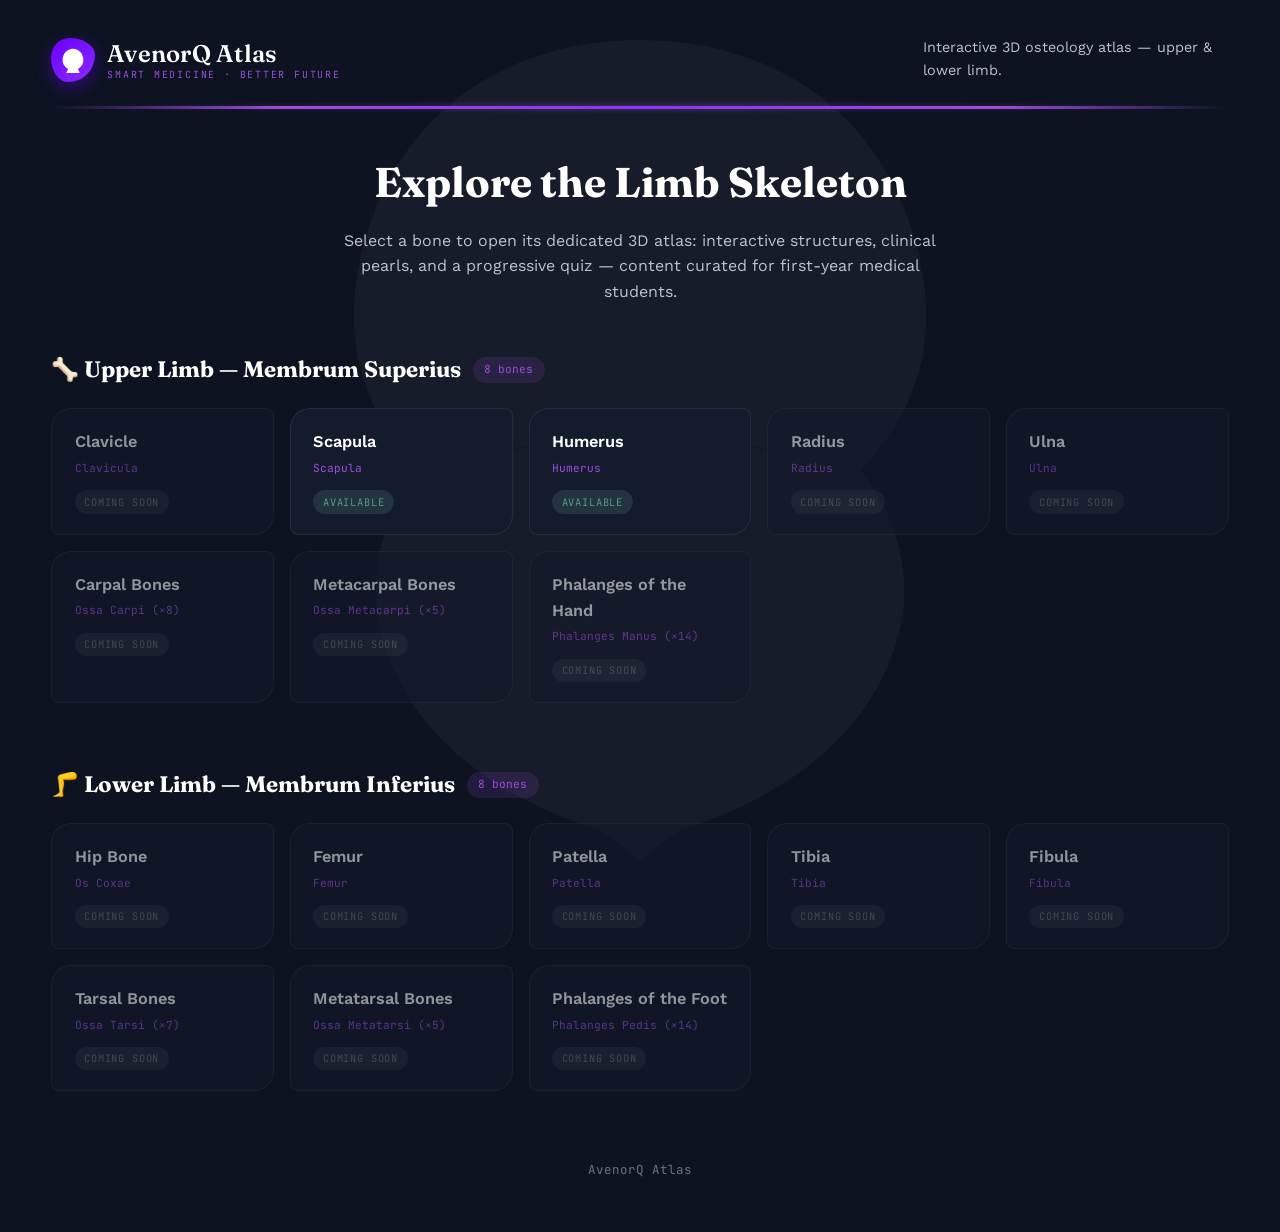
==== index.html @ a1bcfeeb "Add files via upload" ====
<!DOCTYPE html>
<html lang="en" dir="ltr">
<head>
<meta charset="UTF-8">
<meta name="viewport" content="width=device-width, initial-scale=1.0">
<title>AvenorQ Atlas — Interactive Osteology</title>
<meta name="description" content="Interactive 3D anatomy atlas of the upper and lower limb bones, built for first-year medical students.">

<link rel="preconnect" href="https://fonts.googleapis.com">
<link rel="preconnect" href="https://fonts.gstatic.com" crossorigin>
<link href="https://fonts.googleapis.com/css2?family=Fraunces:opsz,wght@9..144,400;9..144,500;9..144,600;9..144,700&family=Work+Sans:wght@400;500;600;700&family=JetBrains+Mono:wght@400;500&display=swap" rel="stylesheet">

<link rel="stylesheet" href="style.css">
</head>
<body>

<svg class="bg-watermark" viewBox="0 0 800 900" aria-hidden="true">
  <path d="M400 40 C 260 40 150 120 120 260 C 100 350 130 420 180 470 C 140 520 120 590 150 660 C 180 740 260 800 360 830 L 400 860 L 440 830 C 540 800 620 740 650 660 C 680 590 660 520 620 470 C 670 420 700 350 680 260 C 650 120 540 40 400 40 Z" />
  <path class="spine-line" d="M180 470 C 300 430 500 430 620 470" />
</svg>

<header class="site-header">
  <div class="header-inner">
    <div class="brand">
      <span class="brand-mark" aria-hidden="true">
        <svg viewBox="0 0 60 60"><path d="M30 4 C16 4 6 16 6 30 C6 40 12 47 19 51 C15 56 13 62 15 68 C18 74 26 78 30 80 C34 78 42 74 45 68 C47 62 45 56 41 51 C48 47 54 40 54 30 C54 16 44 4 30 4 Z"/></svg>
      </span>
      <div class="brand-text">
        <span class="brand-title">AvenorQ Atlas</span>
        <span class="brand-sub">SMART MEDICINE · BETTER FUTURE</span>
      </div>
    </div>
    <p class="header-tagline">Interactive 3D osteology atlas — upper &amp; lower limb.</p>
  </div>
  <div class="ridge"></div>
</header>

<main>

  <section class="hub-hero">
    <h1>Explore the Limb Skeleton</h1>
    <p>Select a bone to open its dedicated 3D atlas: interactive structures, clinical pearls, and a progressive quiz — content curated for first-year medical students.</p>
  </section>

  <!-- ============ UPPER LIMB ============ -->
  <section class="limb-section" aria-label="Upper limb bones">
    <div class="limb-heading">
      <h2>🦴 Upper Limb — Membrum Superius</h2>
      <span class="count">8 bones</span>
    </div>
    <div class="bone-grid">

      <div class="bone-card locked">
        <p class="bone-card-name">Clavicle</p>
        <p class="bone-card-latin">Clavicula</p>
        <span class="bone-card-status status-soon">Coming soon</span>
      </div>

      <a class="bone-card" href="bones/scapula/index.html">
        <p class="bone-card-name">Scapula</p>
        <p class="bone-card-latin">Scapula</p>
        <span class="bone-card-status status-ready">Available</span>
      </a>

      <a class="bone-card" href="bones/humerus/index.html">
        <p class="bone-card-name">Humerus</p>
        <p class="bone-card-latin">Humerus</p>
        <span class="bone-card-status status-ready">Available</span>
      </a>

      <div class="bone-card locked">
        <p class="bone-card-name">Radius</p>
        <p class="bone-card-latin">Radius</p>
        <span class="bone-card-status status-soon">Coming soon</span>
      </div>

      <div class="bone-card locked">
        <p class="bone-card-name">Ulna</p>
        <p class="bone-card-latin">Ulna</p>
        <span class="bone-card-status status-soon">Coming soon</span>
      </div>

      <div class="bone-card locked">
        <p class="bone-card-name">Carpal Bones</p>
        <p class="bone-card-latin">Ossa Carpi (×8)</p>
        <span class="bone-card-status status-soon">Coming soon</span>
      </div>

      <div class="bone-card locked">
        <p class="bone-card-name">Metacarpal Bones</p>
        <p class="bone-card-latin">Ossa Metacarpi (×5)</p>
        <span class="bone-card-status status-soon">Coming soon</span>
      </div>

      <div class="bone-card locked">
        <p class="bone-card-name">Phalanges of the Hand</p>
        <p class="bone-card-latin">Phalanges Manus (×14)</p>
        <span class="bone-card-status status-soon">Coming soon</span>
      </div>

    </div>
  </section>

  <!-- ============ LOWER LIMB ============ -->
  <section class="limb-section" aria-label="Lower limb bones">
    <div class="limb-heading">
      <h2>🦵 Lower Limb — Membrum Inferius</h2>
      <span class="count">8 bones</span>
    </div>
    <div class="bone-grid">

      <div class="bone-card locked">
        <p class="bone-card-name">Hip Bone</p>
        <p class="bone-card-latin">Os Coxae</p>
        <span class="bone-card-status status-soon">Coming soon</span>
      </div>

      <div class="bone-card locked">
        <p class="bone-card-name">Femur</p>
        <p class="bone-card-latin">Femur</p>
        <span class="bone-card-status status-soon">Coming soon</span>
      </div>

      <div class="bone-card locked">
        <p class="bone-card-name">Patella</p>
        <p class="bone-card-latin">Patella</p>
        <span class="bone-card-status status-soon">Coming soon</span>
      </div>

      <div class="bone-card locked">
        <p class="bone-card-name">Tibia</p>
        <p class="bone-card-latin">Tibia</p>
        <span class="bone-card-status status-soon">Coming soon</span>
      </div>

      <div class="bone-card locked">
        <p class="bone-card-name">Fibula</p>
        <p class="bone-card-latin">Fibula</p>
        <span class="bone-card-status status-soon">Coming soon</span>
      </div>

      <div class="bone-card locked">
        <p class="bone-card-name">Tarsal Bones</p>
        <p class="bone-card-latin">Ossa Tarsi (×7)</p>
        <span class="bone-card-status status-soon">Coming soon</span>
      </div>

      <div class="bone-card locked">
        <p class="bone-card-name">Metatarsal Bones</p>
        <p class="bone-card-latin">Ossa Metatarsi (×5)</p>
        <span class="bone-card-status status-soon">Coming soon</span>
      </div>

      <div class="bone-card locked">
        <p class="bone-card-name">Phalanges of the Foot</p>
        <p class="bone-card-latin">Phalanges Pedis (×14)</p>
        <span class="bone-card-status status-soon">Coming soon</span>
      </div>

    </div>
  </section>

</main>

<footer class="site-footer">
  <p>AvenorQ Atlas</p>
</footer>

</body>
</html>
---- style.css ----
/* ============================================================
   AvenorQ Atlas — shared design system
   Palette sourced from the AvenorQ brand identity.
   ============================================================ */
:root {
  --purple: #6A00FF;
  --purple-bright: #8A2BFF;
  --violet: #9D4EDD;
  --navy: #0D1321;
  --navy-2: #141B2C;
  --navy-3: #1C2438;
  --tech-gray: #6B7280;
  --light-gray: #BFC3C9;
  --white: #FFFFFF;
  --success: #59968C;

  --font-display: "Fraunces", serif;
  --font-body: "Work Sans", sans-serif;
  --font-mono: "JetBrains Mono", monospace;

  --radius-bone: 42% 58% 61% 39% / 45% 39% 61% 55%;
  --radius-bone-2: 30% 70% 55% 45% / 40% 45% 55% 60%;
}

* { box-sizing: border-box; }
html { scroll-behavior: smooth; }

body {
  margin: 0;
  background: var(--navy);
  color: var(--white);
  font-family: var(--font-body);
  line-height: 1.6;
  position: relative;
  overflow-x: hidden;
}

@media (prefers-reduced-motion: reduce) {
  * { animation-duration: 0.001ms !important; transition-duration: 0.001ms !important; }
}

a { color: inherit; }

/* ---------- Background watermark ---------- */
.bg-watermark {
  position: fixed;
  inset: 0;
  width: 100%;
  height: 100%;
  z-index: 0;
  opacity: 0.05;
  pointer-events: none;
}
.bg-watermark path:not(.spine-line) { fill: var(--light-gray); }
.bg-watermark .spine-line { fill: none; stroke: var(--violet); stroke-width: 2; opacity: 0.6; }

main, header, footer { position: relative; z-index: 1; }

/* ============================================================
   SHARED HEADER
   ============================================================ */
.site-header { padding: 2.25rem clamp(1.25rem, 4vw, 3.5rem) 0; }
.header-inner {
  display: flex; flex-wrap: wrap; align-items: flex-end;
  justify-content: space-between; gap: 1rem; padding-bottom: 1.5rem;
}
.brand { display: flex; align-items: center; gap: 0.75rem; text-decoration: none; }
.brand-mark {
  width: 44px; height: 44px; display: grid; place-items: center;
  border-radius: var(--radius-bone);
  background: linear-gradient(145deg, var(--purple), var(--purple-bright));
  box-shadow: 0 6px 18px rgba(106, 0, 255, 0.4);
}
.brand-mark svg { width: 26px; height: 26px; fill: var(--white); }
.brand-text { display: flex; flex-direction: column; line-height: 1.2; }
.brand-title { font-family: var(--font-display); font-size: 1.5rem; font-weight: 600; letter-spacing: 0.01em; }
.brand-sub { font-family: var(--font-mono); font-size: 0.62rem; letter-spacing: 0.18em; color: var(--violet); }
.header-tagline { margin: 0; max-width: 34ch; font-size: 0.9rem; color: var(--light-gray); }
.back-link {
  font-family: var(--font-mono); font-size: 0.75rem; letter-spacing: 0.05em;
  color: var(--violet); text-decoration: none; display: inline-flex; align-items: center; gap: 0.4rem;
}
.back-link:hover { text-decoration: underline; }

.ridge {
  height: 3px;
  background: linear-gradient(90deg, transparent, var(--violet) 20%, var(--purple-bright) 50%, var(--violet) 80%, transparent);
  border-radius: 999px; position: relative;
}
.ridge::after {
  content: ""; position: absolute; inset: -6px 0 auto 0; height: 14px;
  background: radial-gradient(ellipse at center, rgba(157,78,221,0.25), transparent 70%);
}

/* ============================================================
   HUB PAGE — limb sections & bone cards
   ============================================================ */
.hub-hero { padding: 2.5rem clamp(1.25rem, 4vw, 3.5rem) 1rem; text-align: center; }
.hub-hero h1 {
  font-family: var(--font-display); font-size: clamp(1.8rem, 4vw, 2.6rem);
  margin: 0 0 0.75rem;
}
.hub-hero p { color: var(--light-gray); max-width: 60ch; margin: 0 auto; font-size: 1rem; }

.limb-section { padding: 2rem clamp(1.25rem, 4vw, 3.5rem); }
.limb-heading {
  display: flex; align-items: center; gap: 0.75rem; margin-bottom: 1.25rem;
}
.limb-heading h2 {
  font-family: var(--font-display); font-size: 1.4rem; margin: 0; color: var(--white);
}
.limb-heading .count {
  font-family: var(--font-mono); font-size: 0.7rem; color: var(--violet);
  background: rgba(157,78,221,0.15); padding: 0.25rem 0.7rem; border-radius: 999px;
}

.bone-grid {
  display: grid;
  grid-template-columns: repeat(auto-fill, minmax(220px, 1fr));
  gap: 1rem;
}

.bone-card {
  display: block; text-decoration: none; color: var(--white);
  background: var(--navy-2);
  border: 1px solid rgba(191,195,201,0.1);
  border-radius: 20px 8px 20px 8px;
  padding: 1.25rem 1.4rem;
  transition: transform 0.25s cubic-bezier(.34,1.4,.64,1), border-color 0.25s ease;
  position: relative;
}
.bone-card:hover { transform: translateY(-4px); border-color: rgba(157,78,221,0.5); }
.bone-card.locked { opacity: 0.55; cursor: default; pointer-events: none; }

.bone-card-name { font-weight: 600; font-size: 1.02rem; margin: 0 0 0.3rem; }
.bone-card-latin { font-family: var(--font-mono); font-size: 0.7rem; color: var(--violet); margin: 0 0 0.6rem; }
.bone-card-status {
  font-family: var(--font-mono); font-size: 0.65rem; letter-spacing: 0.08em; text-transform: uppercase;
  padding: 0.2rem 0.6rem; border-radius: 999px; display: inline-block;
}
.status-ready { background: rgba(89,150,140,0.2); color: var(--success); }
.status-soon { background: rgba(107,114,128,0.2); color: var(--tech-gray); }

/* ============================================================
   BONE PAGE — process rail + fossa panel (shared with hub)
   ============================================================ */
.atlas-section { padding: 2.5rem clamp(1.25rem, 4vw, 3.5rem); }
.atlas-grid { display: grid; grid-template-columns: 260px 1fr; gap: 1.75rem; align-items: start; }
@media (max-width: 860px) { .atlas-grid { grid-template-columns: 1fr; } }

.process-rail {
  background: var(--navy-2); border-radius: 28px 12px 28px 40px;
  padding: 1.5rem 1.25rem; border: 1px solid rgba(191, 195, 201, 0.1);
}
.rail-title {
  font-family: var(--font-mono); font-size: 0.7rem; letter-spacing: 0.16em;
  color: var(--violet); margin: 0 0 1rem; text-transform: uppercase;
}
.process-list { list-style: none; margin: 0; padding: 0; display: flex; flex-direction: column; gap: 0.5rem; }
.process-item {
  width: 100%; text-align: left; background: var(--navy-3); color: var(--white);
  border: 1px solid transparent; padding: 0.7rem 1rem; font-family: var(--font-body);
  font-size: 0.92rem; font-weight: 500; cursor: pointer; border-radius: 8px 22px 8px 22px;
  transition: transform 0.25s cubic-bezier(.34,1.4,.64,1), background 0.25s ease, border-color 0.25s ease;
}
.process-item:hover { transform: translateX(4px); border-color: rgba(157,78,221,0.5); }
.process-item.active {
  background: linear-gradient(120deg, var(--purple), var(--violet)); color: var(--white);
  transform: translateX(6px); box-shadow: 0 8px 20px rgba(106,0,255,0.35);
}
.process-item:focus-visible { outline: 2px solid var(--violet); outline-offset: 2px; }

.fossa-panel { display: flex; flex-direction: column; gap: 1.5rem; }
.viewer-frame {
  background: var(--navy-2); border-radius: var(--radius-bone-2); padding: 1.25rem;
  border: 1px solid rgba(191,195,201,0.1);
  box-shadow: inset 0 0 60px rgba(0,0,0,0.35), 0 20px 40px rgba(0,0,0,0.4);
}
.sketchfab-embed-wrapper { position: relative; }
.sketchfab-embed-wrapper iframe {
  width: 100%; height: 420px; border-radius: 26px 8px 26px 8px; display: block; background: var(--navy);
}
.sketchfab-credit { font-size: 0.7rem; font-family: var(--font-mono); color: var(--light-gray); margin: 0.6rem 0.2rem 0; }
.sketchfab-credit a { color: var(--violet); text-decoration: none; }
.sketchfab-credit a:hover { text-decoration: underline; }

.description-card {
  background: linear-gradient(160deg, var(--navy-2), var(--navy-3));
  border-radius: 16px 44px 16px 44px; padding: 1.75rem 2rem;
  border-left: 3px solid var(--violet); position: relative; min-height: 140px;
}
.desc-eyebrow { font-family: var(--font-mono); font-size: 0.68rem; letter-spacing: 0.14em; color: var(--purple-bright); text-transform: uppercase; }
.desc-title { font-family: var(--font-display); font-size: 1.5rem; font-weight: 600; margin: 0.4rem 0 0.6rem; color: var(--white); }
.desc-body { margin: 0; color: var(--light-gray); font-size: 0.98rem; }

.pearl-box {
  margin-top: 1.25rem; padding: 0.9rem 1.1rem; background: rgba(106, 0, 255, 0.12);
  border: 1px solid rgba(157, 78, 221, 0.35); border-radius: 10px 20px 10px 20px;
}
.pearl-label { font-family: var(--font-mono); font-size: 0.65rem; letter-spacing: 0.1em; text-transform: uppercase; color: var(--violet); }
.pearl-text { margin: 0.4rem 0 0; font-size: 0.9rem; color: var(--white); }

/* ---------- Quiz ---------- */
.quiz-section { padding: 1rem clamp(1.25rem, 4vw, 3.5rem) 3rem; }
.quiz-card {
  background: radial-gradient(120% 140% at 20% 0%, var(--navy-3), var(--navy-2) 60%);
  border-radius: 50px 20px 50px 20px / 30px 30px 30px 30px;
  padding: 2rem clamp(1.25rem, 4vw, 2.5rem); border: 1px solid rgba(191,195,201,0.1);
  max-width: 880px; margin: 0 auto;
}
.quiz-head { display: flex; justify-content: space-between; align-items: center; flex-wrap: wrap; gap: 0.75rem; margin-bottom: 0.5rem; }
.quiz-title { font-family: var(--font-display); font-size: 1.35rem; margin: 0; }
.quiz-score {
  font-family: var(--font-mono); font-size: 0.85rem; color: var(--violet);
  background: rgba(157,78,221,0.15); padding: 0.35rem 0.8rem; border-radius: 999px;
}
.quiz-difficulty { font-family: var(--font-mono); font-size: 0.72rem; letter-spacing: 0.08em; text-transform: uppercase; color: var(--tech-gray); margin: 0 0 0.75rem; }
.quiz-question { font-size: 1.05rem; color: var(--white); margin: 0 0 1.25rem; }
.quiz-options { display: grid; grid-template-columns: repeat(auto-fit, minmax(180px, 1fr)); gap: 0.6rem; margin-bottom: 1.5rem; }
.quiz-option {
  background: var(--navy-3); border: 1px solid rgba(191,195,201,0.15); color: var(--white);
  padding: 0.7rem 1rem; border-radius: 10px 20px 10px 20px; cursor: pointer;
  font-family: var(--font-body); font-size: 0.92rem; text-align: left;
  transition: border-color 0.2s ease, transform 0.2s ease;
}
.quiz-option:hover { border-color: var(--violet); transform: translateY(-2px); }
.quiz-option.selected { border-color: var(--violet); background: rgba(157,78,221,0.15); }
.quiz-option.correct { border-color: var(--success); background: rgba(89,150,140,0.25); }
.quiz-option.incorrect { border-color: var(--purple-bright); background: rgba(106,0,255,0.2); }

.quiz-actions { display: flex; gap: 0.75rem; flex-wrap: wrap; }
.btn {
  font-family: var(--font-body); font-weight: 600; font-size: 0.92rem; padding: 0.65rem 1.4rem;
  border-radius: 999px; cursor: pointer; border: 1px solid transparent;
  transition: transform 0.2s cubic-bezier(.34,1.4,.64,1), opacity 0.2s ease;
}
.btn:hover { transform: translateY(-2px); }
.btn-solid { background: linear-gradient(120deg, var(--purple), var(--violet)); color: var(--white); }
.btn-ghost { background: transparent; border-color: var(--violet); color: var(--violet); }
.btn:disabled { opacity: 0.4; cursor: not-allowed; transform: none; }
.quiz-feedback { margin: 1rem 0 0; font-family: var(--font-mono); font-size: 0.85rem; min-height: 1.2em; color: var(--violet); }

/* ---------- Credits ---------- */
.credits-section { padding: 0 clamp(1.25rem, 4vw, 3.5rem) 2rem; }
.credits-card {
  max-width: 880px; margin: 0 auto; background: var(--navy-2);
  border: 1px solid rgba(191,195,201,0.1); border-radius: 24px 8px 24px 8px;
  padding: 1.75rem clamp(1.25rem, 4vw, 2.25rem);
}
.credits-title { font-family: var(--font-display); font-size: 1.1rem; margin: 0 0 0.4rem; color: var(--white); }
.credits-intro { font-size: 0.85rem; color: var(--light-gray); margin: 0 0 1.25rem; }
.credit-item { padding: 0.9rem 0; border-top: 1px solid rgba(191,195,201,0.1); }
.credit-item:first-of-type { border-top: none; padding-top: 0; }
.credit-name { font-family: var(--font-body); font-weight: 600; font-size: 0.92rem; color: var(--white); margin: 0 0 0.25rem; }
.credit-meta { font-size: 0.82rem; color: var(--light-gray); margin: 0 0 0.2rem; }
.credit-link { font-family: var(--font-mono); font-size: 0.72rem; margin: 0; word-break: break-all; }
.credit-meta a, .credit-link a { color: var(--violet); text-decoration: none; }
.credit-meta a:hover, .credit-link a:hover { text-decoration: underline; }

/* ---------- Footer ---------- */
.site-footer {
  text-align: center; padding: 1.5rem 1.5rem 2.5rem; color: var(--tech-gray);
  font-size: 0.78rem; font-family: var(--font-mono); letter-spacing: 0.08em;
}
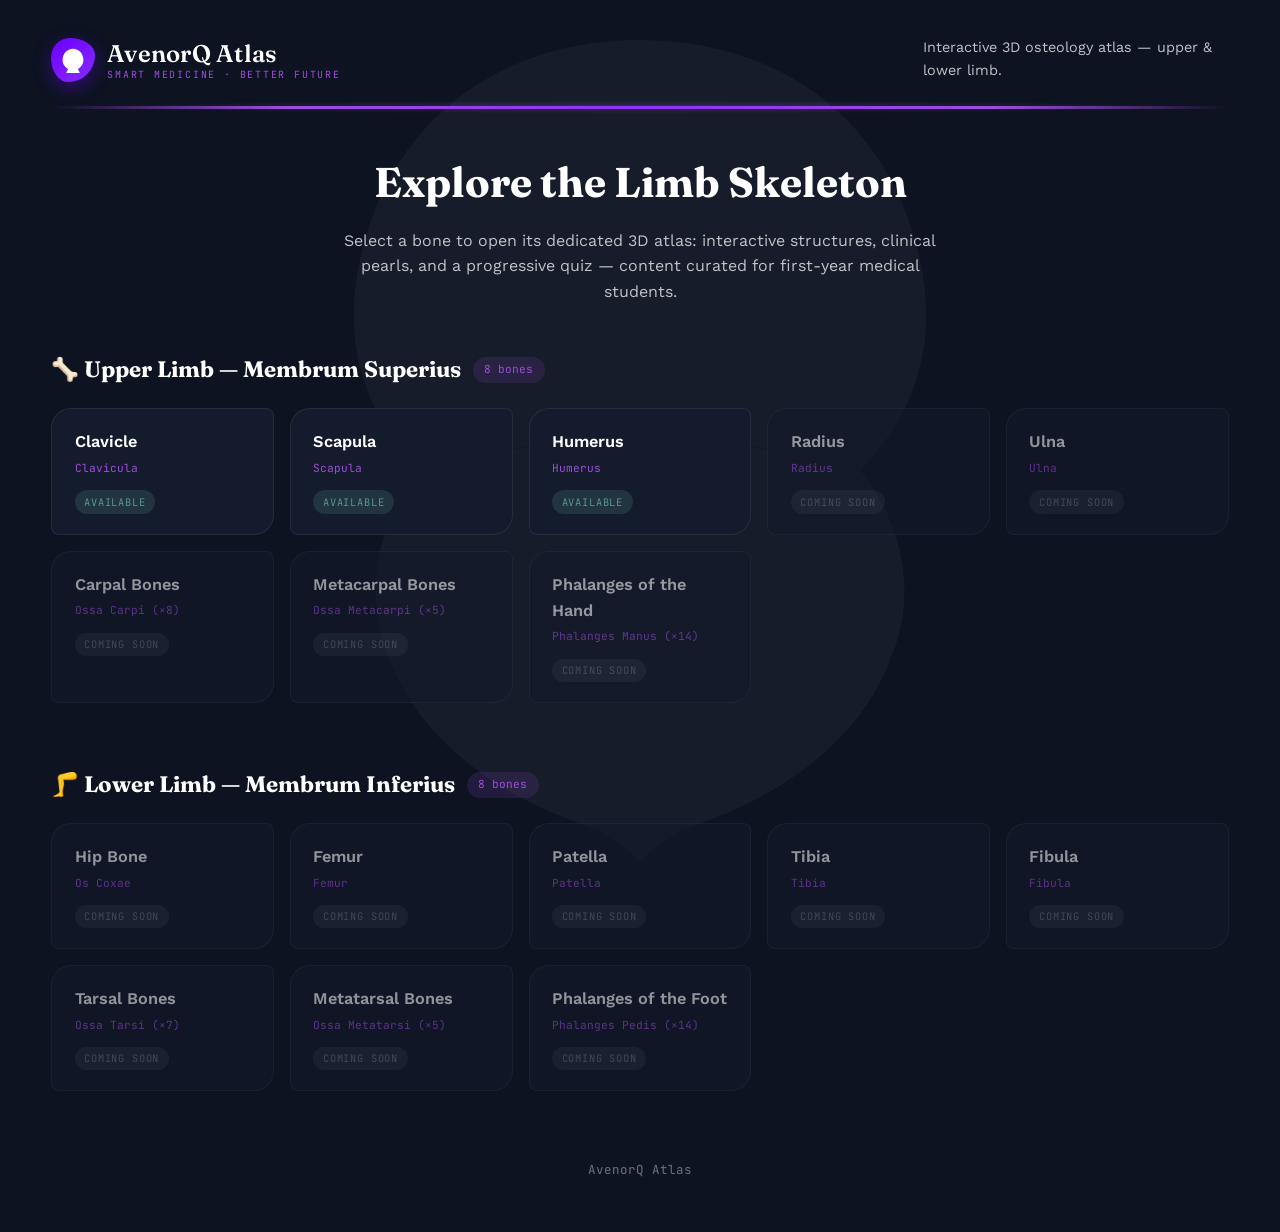
==== commit ff9233b6: "Update index.html" ====
--- a/index.html
+++ b/index.html
@@ -50,11 +50,12 @@
     </div>
     <div class="bone-grid">
 
-      <div class="bone-card locked">
+         <a class="bone-card" href="bones/clavicle-bone/index.html">
         <p class="bone-card-name">Clavicle</p>
         <p class="bone-card-latin">Clavicula</p>
-        <span class="bone-card-status status-soon">Coming soon</span>
-      </div>
+        <span class="bone-card-status status-ready">Available</span>
+      </a>
+
 
       <a class="bone-card" href="bones/scapula/index.html">
         <p class="bone-card-name">Scapula</p>
@@ -62,7 +63,7 @@
         <span class="bone-card-status status-ready">Available</span>
       </a>
 
-      <a class="bone-card" href="bones/humerus/index.html">
+      <a class="bone-card" href="bones/arm/index.html">
         <p class="bone-card-name">Humerus</p>
         <p class="bone-card-latin">Humerus</p>
         <span class="bone-card-status status-ready">Available</span>
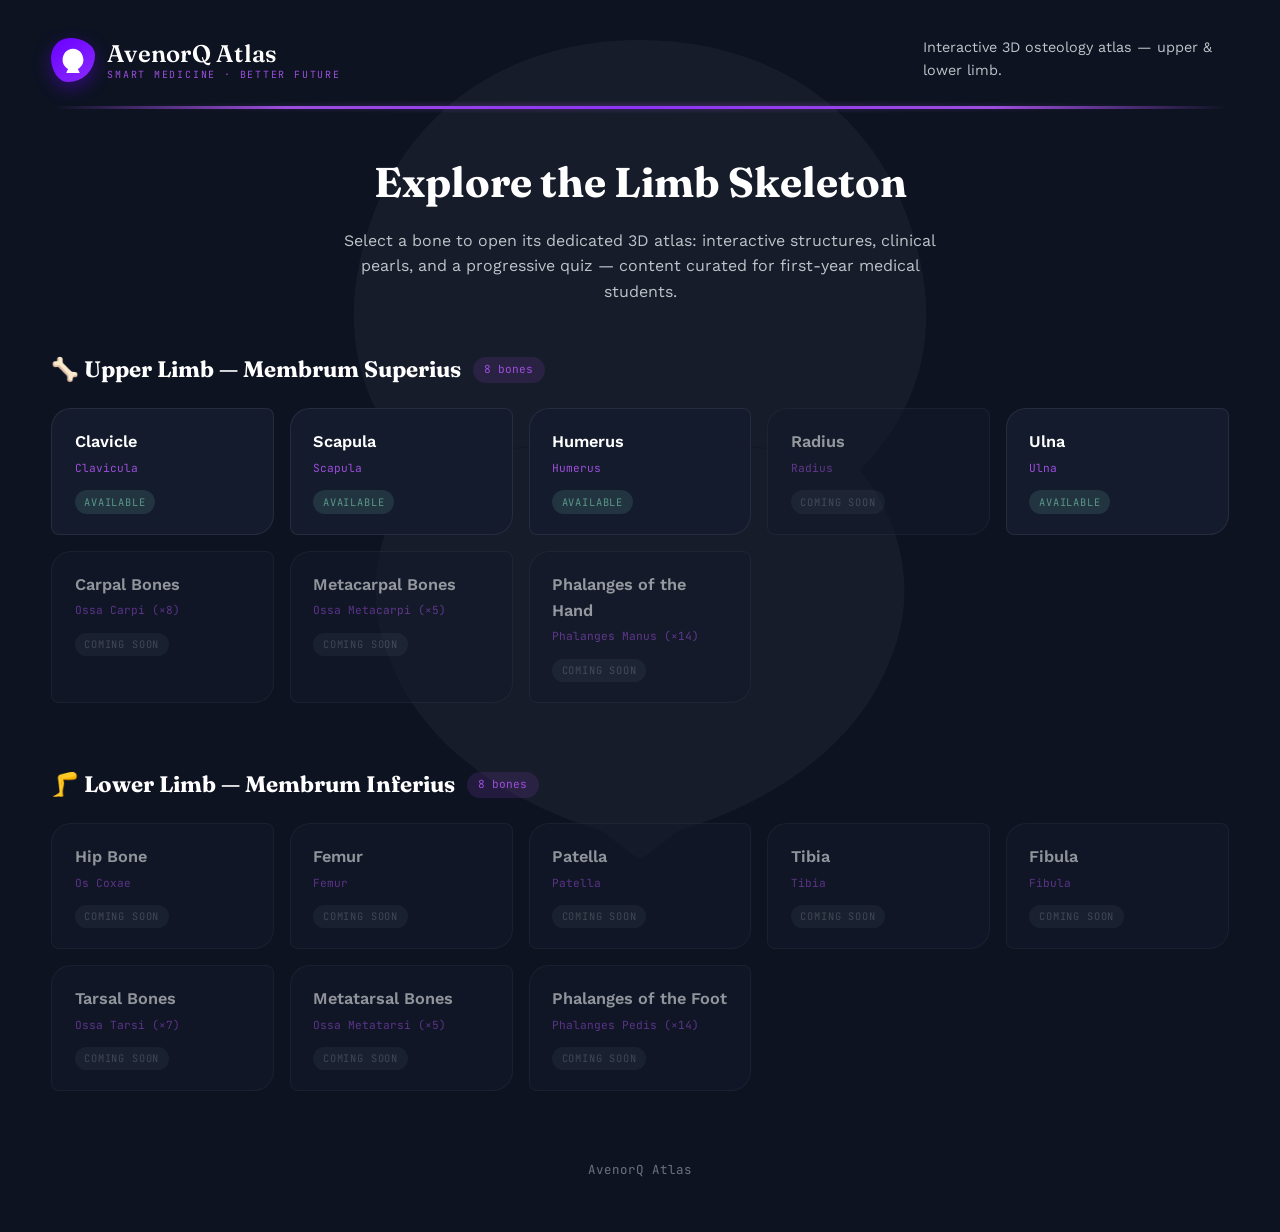
==== commit c2aae332: "Update index.html" ====
--- a/index.html
+++ b/index.html
@@ -75,11 +75,12 @@
         <span class="bone-card-status status-soon">Coming soon</span>
       </div>
 
-      <div class="bone-card locked">
+         <a class="bone-card" href="bones/forearm-ulna/index.html">
         <p class="bone-card-name">Ulna</p>
         <p class="bone-card-latin">Ulna</p>
-        <span class="bone-card-status status-soon">Coming soon</span>
-      </div>
+        <span class="bone-card-status status-ready">Available</span>
+      </a>
+
 
       <div class="bone-card locked">
         <p class="bone-card-name">Carpal Bones</p>
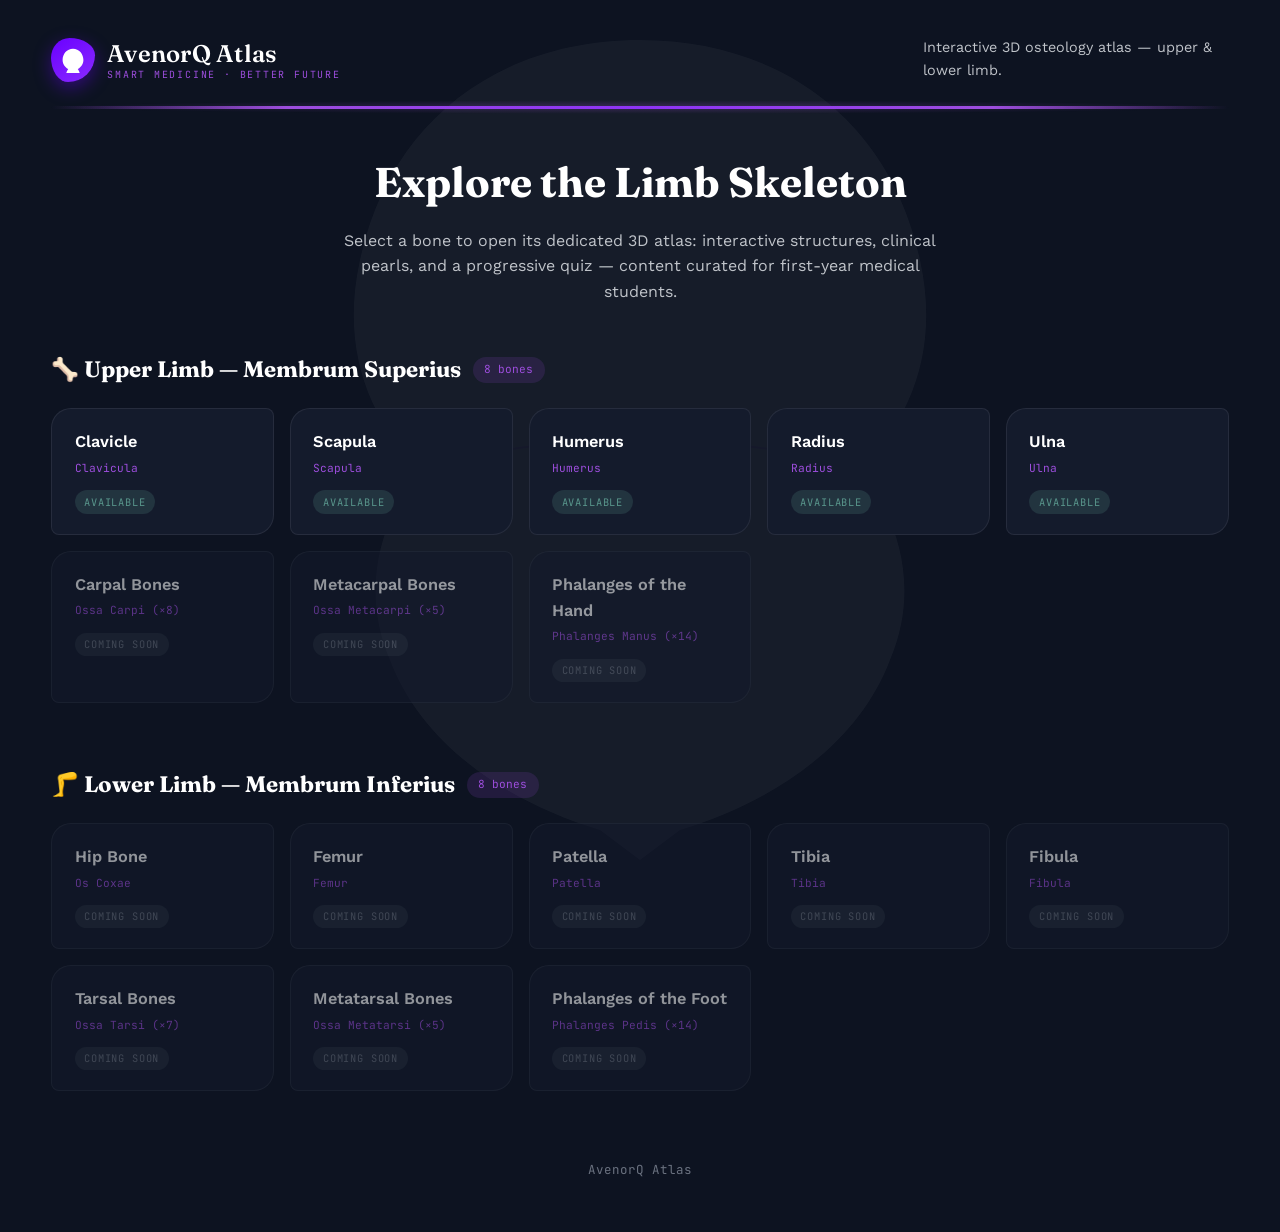
==== commit a412a31a: "Update index.html" ====
--- a/index.html
+++ b/index.html
@@ -69,11 +69,12 @@
         <span class="bone-card-status status-ready">Available</span>
       </a>
 
-      <div class="bone-card locked">
+            <a class="bone-card" href="bones/forearm-radius/index.html">
         <p class="bone-card-name">Radius</p>
         <p class="bone-card-latin">Radius</p>
-        <span class="bone-card-status status-soon">Coming soon</span>
-      </div>
+        <span class="bone-card-status status-ready">Available</span>
+      </a>
+
 
          <a class="bone-card" href="bones/forearm-ulna/index.html">
         <p class="bone-card-name">Ulna</p>
